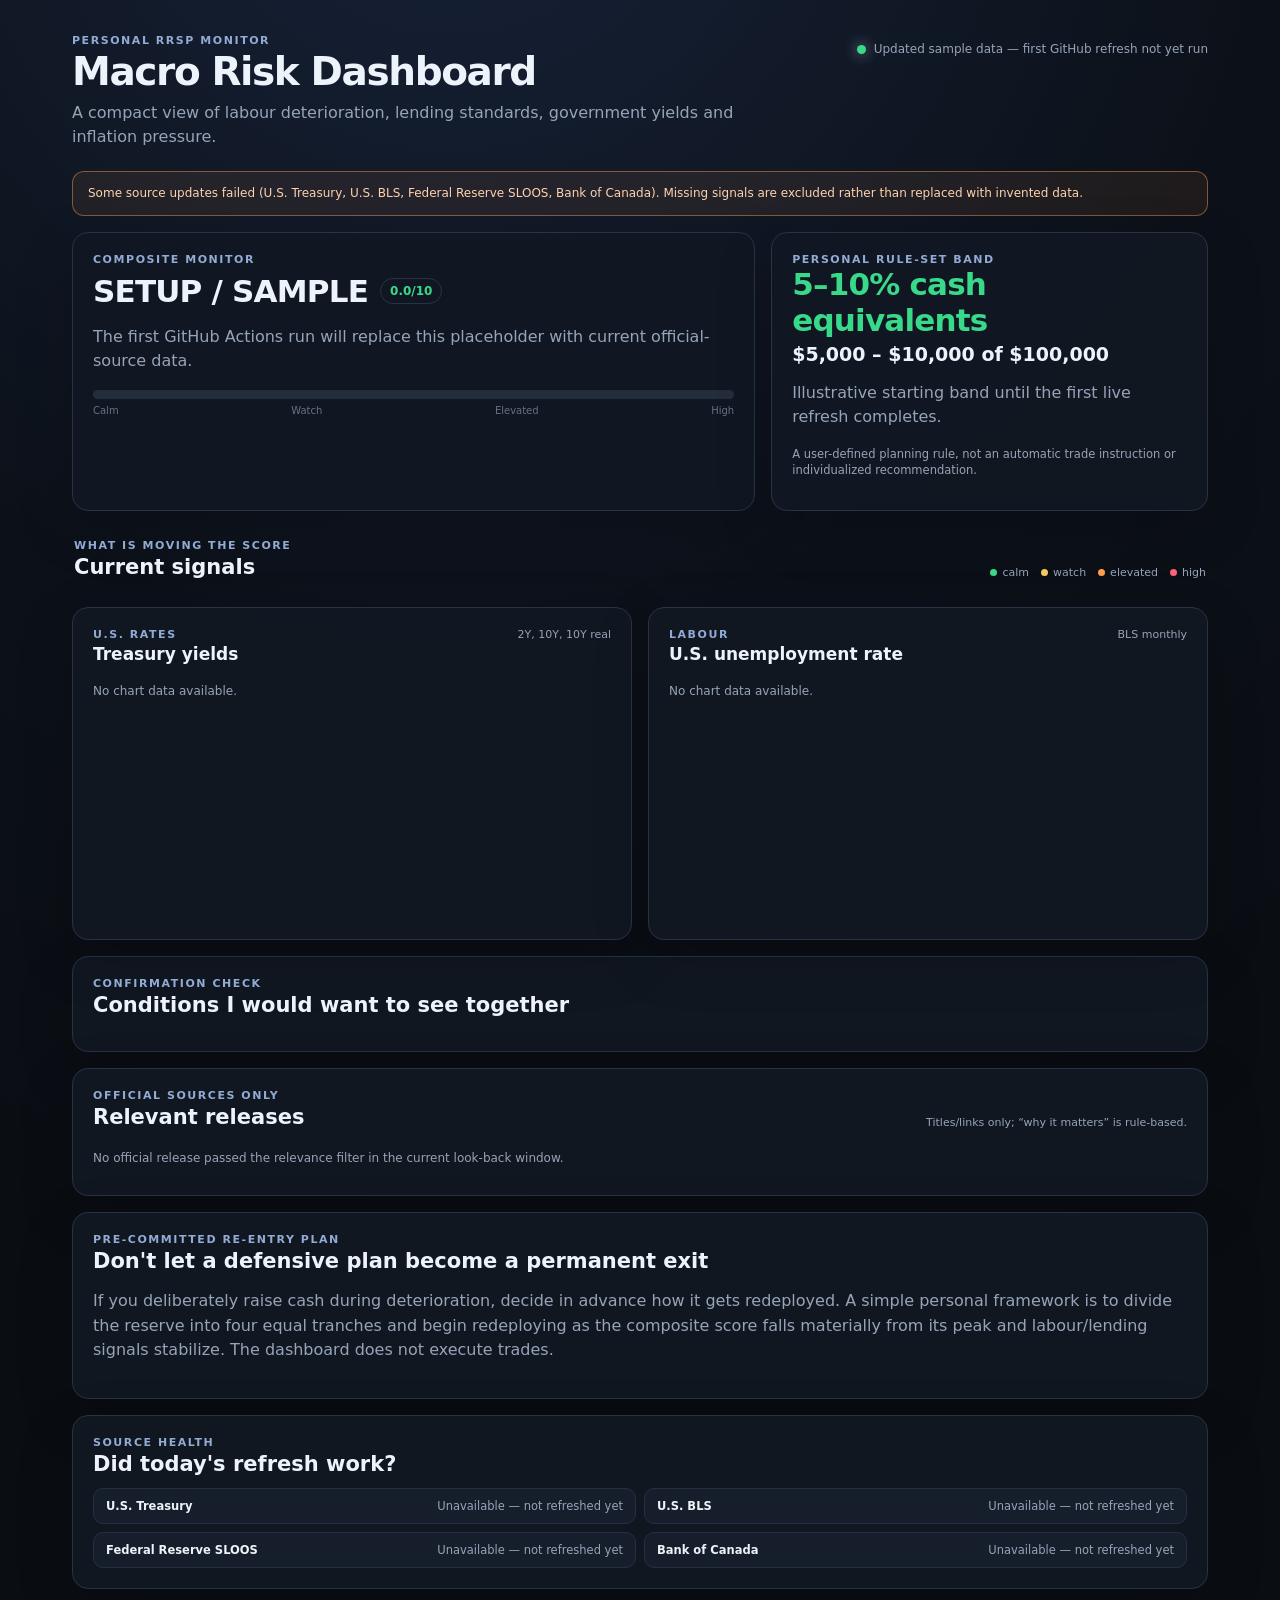
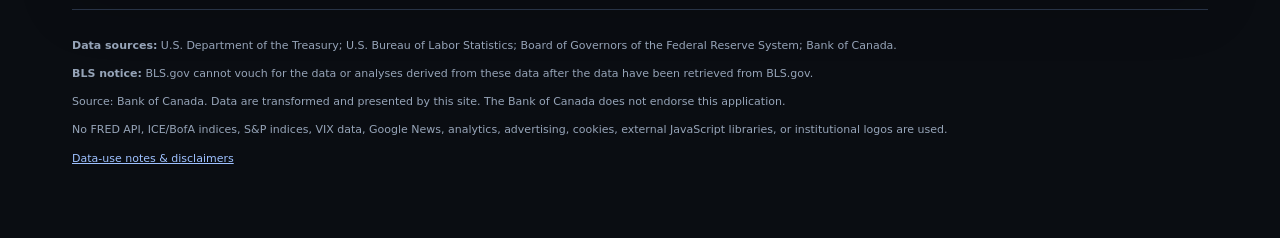
==== index.html @ b07a9cdd "Add files via upload" ====
<!doctype html>
<html lang="en">
<head>
  <meta charset="utf-8">
  <meta name="viewport" content="width=device-width,initial-scale=1">
  <meta name="robots" content="noindex,nofollow,noarchive">
  <title>Macro Risk Dashboard</title>
  <meta name="description" content="Personal macroeconomic risk-monitoring dashboard.">
  <link rel="stylesheet" href="styles.css">
</head>
<body>
<main class="wrap">
  <header class="topbar">
    <div>
      <div class="eyebrow">PERSONAL RRSP MONITOR</div>
      <h1>Macro Risk Dashboard</h1>
      <p class="sub">A compact view of labour deterioration, lending standards, government yields and inflation pressure.</p>
    </div>
    <div class="freshness"><span id="freshnessDot" class="dot neutral"></span><span id="updatedText">Loading…</span></div>
  </header>

  <div id="warningBox" class="warning hidden"></div>

  <section class="hero-grid">
    <article class="panel">
      <div class="label">COMPOSITE MONITOR</div>
      <div class="riskline"><div id="regime" class="hero-value">—</div><span id="riskBadge" class="badge">—</span></div>
      <p id="regimeExplanation" class="muted"></p>
      <div class="meter"><div id="meterFill"></div></div>
      <div class="meter-labels"><span>Calm</span><span>Watch</span><span>Elevated</span><span>High</span></div>
    </article>
    <article class="panel">
      <div class="label">PERSONAL RULE-SET BAND</div>
      <div id="cashBand" class="hero-value">—</div>
      <div id="cashDollars" class="cash-dollar">—</div>
      <p id="cashExplanation" class="muted"></p>
      <p class="fine">A user-defined planning rule, not an automatic trade instruction or individualized recommendation.</p>
    </article>
  </section>

  <section class="section-head">
    <div><div class="label">WHAT IS MOVING THE SCORE</div><h2>Current signals</h2></div>
    <div class="legend"><span><i class="green"></i>calm</span><span><i class="yellow"></i>watch</span><span><i class="orange"></i>elevated</span><span><i class="red"></i>high</span></div>
  </section>
  <section id="cards" class="cards"></section>

  <section class="chart-grid">
    <article class="panel">
      <div class="chart-head"><div><div class="label">U.S. RATES</div><h3>Treasury yields</h3></div><div class="small-note">2Y, 10Y, 10Y real</div></div>
      <div id="usRatesChart" class="chart"></div>
    </article>
    <article class="panel">
      <div class="chart-head"><div><div class="label">LABOUR</div><h3>U.S. unemployment rate</h3></div><div class="small-note">BLS monthly</div></div>
      <div id="unemploymentChart" class="chart"></div>
    </article>
  </section>

  <section class="panel decision">
    <div class="label">CONFIRMATION CHECK</div><h2>Conditions I would want to see together</h2>
    <div id="checklist" class="checklist"></div>
  </section>

  <section class="panel">
    <div class="section-head tight">
      <div><div class="label">OFFICIAL SOURCES ONLY</div><h2>Relevant releases</h2></div>
      <div class="small-note">Titles/links only; “why it matters” is rule-based.</div>
    </div>
    <div id="news"></div>
  </section>

  <section class="panel reentry">
    <div class="label">PRE-COMMITTED RE-ENTRY PLAN</div>
    <h2>Don't let a defensive plan become a permanent exit</h2>
    <p class="muted">If you deliberately raise cash during deterioration, decide in advance how it gets redeployed. A simple personal framework is to divide the reserve into four equal tranches and begin redeploying as the composite score falls materially from its peak and labour/lending signals stabilize. The dashboard does not execute trades.</p>
  </section>

  <section class="panel source-panel">
    <div class="label">SOURCE HEALTH</div><h2>Did today's refresh work?</h2>
    <div id="sourceHealth" class="source-health"></div>
  </section>

  <footer>
    <p><strong>Data sources:</strong> U.S. Department of the Treasury; U.S. Bureau of Labor Statistics; Board of Governors of the Federal Reserve System; Bank of Canada.</p>
    <p><strong>BLS notice:</strong> BLS.gov cannot vouch for the data or analyses derived from these data after the data have been retrieved from BLS.gov.</p>
    <p>Source: Bank of Canada. Data are transformed and presented by this site. The Bank of Canada does not endorse this application.</p>
    <p>No FRED API, ICE/BofA indices, S&amp;P indices, VIX data, Google News, analytics, advertising, cookies, external JavaScript libraries, or institutional logos are used.</p>
    <p><a href="legal.html">Data-use notes &amp; disclaimers</a></p>
  </footer>
</main>
<script src="app.js"></script>
</body>
</html>
---- styles.css ----
:root{--bg:#0a0d12;--panel:#121823;--panel2:#171e2b;--text:#edf3fa;--muted:#96a4b8;--line:#283346;--green:#39d98a;--yellow:#f2ca61;--orange:#ff9d4d;--red:#ff6178;--blue:#7eabff;--purple:#b795ff;--cyan:#54d5e7}
*{box-sizing:border-box}html{background:var(--bg)}body{margin:0;color:var(--text);font-family:Inter,ui-sans-serif,system-ui,-apple-system,BlinkMacSystemFont,"Segoe UI",sans-serif;background:radial-gradient(circle at 35% -10%,#172238 0,#0c1119 38%,#0a0d12 70%)}a{color:#9ec1ff}
.wrap{max-width:1180px;margin:auto;padding:34px 22px 60px}.topbar{display:flex;justify-content:space-between;align-items:flex-start;gap:24px;margin-bottom:22px}.eyebrow,.label{font-size:11px;letter-spacing:1.55px;font-weight:800;color:#91abd5}h1{font-size:39px;line-height:1.04;letter-spacing:-1.4px;margin:5px 0 8px}h2{font-size:21px;margin:3px 0 0}h3{font-size:17px;margin:3px 0 0}.sub,.muted,.small-note,.fine,footer{color:var(--muted)}.sub{max-width:720px;margin:0;line-height:1.5}.freshness{display:flex;gap:8px;align-items:center;font-size:12px;color:var(--muted);white-space:nowrap;margin-top:8px}.dot{width:9px;height:9px;border-radius:99px;background:#718096;box-shadow:0 0 14px currentColor}
.panel{background:rgba(18,24,35,.94);border:1px solid var(--line);border-radius:16px;padding:20px;box-shadow:0 18px 55px rgba(0,0,0,.17)}.hero-grid{display:grid;grid-template-columns:1.22fr .78fr;gap:16px;margin-bottom:28px}.riskline{display:flex;align-items:center;gap:12px;margin-top:7px}.hero-value{font-size:31px;font-weight:850;letter-spacing:-.8px}.badge{border:1px solid var(--line);padding:5px 9px;border-radius:99px;font-size:12px;font-weight:800}.cash-dollar{font-size:19px;font-weight:780;margin:5px 0 8px}.fine{font-size:11.5px;line-height:1.45}.muted{line-height:1.52}
.meter{height:9px;background:#242d3b;border-radius:99px;overflow:hidden;margin-top:16px}.meter div{height:100%;width:0;background:linear-gradient(90deg,var(--green),var(--yellow),var(--orange),var(--red));transition:width .4s}.meter-labels{display:flex;justify-content:space-between;font-size:10px;color:#647185;margin-top:6px}
.section-head{display:flex;justify-content:space-between;align-items:end;gap:20px;margin:0 2px 12px}.section-head.tight{margin:0 0 12px}.small-note{font-size:11px}.legend{display:flex;gap:12px;font-size:11px;color:var(--muted)}.legend span{display:flex;align-items:center;gap:5px}.legend i{width:7px;height:7px;border-radius:50%;display:inline-block}
.cards{display:grid;grid-template-columns:repeat(4,1fr);gap:12px;margin-bottom:16px}.card{background:var(--panel);border:1px solid var(--line);border-radius:14px;padding:15px;min-height:156px}.card-top{display:flex;justify-content:space-between;gap:10px}.card h3{font-size:13.5px;color:#dce7f6;line-height:1.35}.signal-dot{width:10px;height:10px;border-radius:99px;margin-top:5px;flex:0 0 auto}.value{font-size:26px;font-weight:850;margin:12px 0 5px}.change{font-size:11.5px;font-weight:750}.why{color:var(--muted);font-size:11.4px;line-height:1.45;margin-top:10px}
.green{background:var(--green)}.yellow{background:var(--yellow)}.orange{background:var(--orange)}.red{background:var(--red)}.neutral{background:#718096}.text-green{color:var(--green)}.text-yellow{color:var(--yellow)}.text-orange{color:var(--orange)}.text-red{color:var(--red)}
.chart-grid{display:grid;grid-template-columns:1fr 1fr;gap:16px;margin-bottom:16px}.chart-head{display:flex;justify-content:space-between;gap:12px;margin-bottom:10px}.chart{min-height:245px}.chart svg{width:100%;height:245px;display:block}.axis-label{font-size:10px;fill:#728197}.chart-label{font-size:10px;fill:#aebbd0}.grid-line{stroke:#273244;stroke-width:1}.plot-line{fill:none;stroke-width:2.1}
.decision{margin-bottom:16px}.checklist{display:grid;grid-template-columns:repeat(2,1fr);gap:10px;margin-top:14px}.check{display:flex;gap:11px;padding:12px;border:1px solid #253043;background:var(--panel2);border-radius:11px}.check strong{display:block;font-size:12.5px}.check p{margin:3px 0 0;font-size:11.5px;color:var(--muted);line-height:1.4}.checkmark{font-size:18px;line-height:1}
.news-item{display:grid;grid-template-columns:120px 1fr;gap:14px;padding:14px 0;border-top:1px solid var(--line)}.news-item:first-child{border-top:0}.news-meta{font-size:10.5px;color:var(--muted);line-height:1.5}.news-item a{font-weight:760;text-decoration:none;color:var(--text)}.news-item a:hover{text-decoration:underline}.impact{font-size:11.8px;color:#aeb9c9;margin-top:6px;line-height:1.48}.news-empty{color:var(--muted);font-size:12px;padding:10px 0}
.reentry{margin:16px 0}.source-panel{margin-top:16px}.source-health{display:grid;grid-template-columns:repeat(2,1fr);gap:8px;margin-top:12px}.source-row{padding:10px 12px;border-radius:10px;background:var(--panel2);border:1px solid #253043;font-size:11.5px;display:flex;justify-content:space-between;gap:12px}.source-row span:last-child{color:var(--muted)}.warning{border-radius:12px;padding:13px 15px;margin-bottom:16px;border:1px solid rgba(255,157,77,.45);background:rgba(255,157,77,.08);color:#ffd2ad;font-size:12px;line-height:1.45}.hidden{display:none}
footer{font-size:11px;line-height:1.55;border-top:1px solid var(--line);margin-top:20px;padding-top:16px}
@media(max-width:880px){.hero-grid,.chart-grid{grid-template-columns:1fr}.cards{grid-template-columns:repeat(2,1fr)}.topbar{display:block}.freshness{margin-top:14px}.checklist,.source-health{grid-template-columns:1fr}}
@media(max-width:540px){.wrap{padding:24px 14px 44px}.cards{grid-template-columns:1fr}.news-item{grid-template-columns:1fr}h1{font-size:32px}.legend{display:none}}
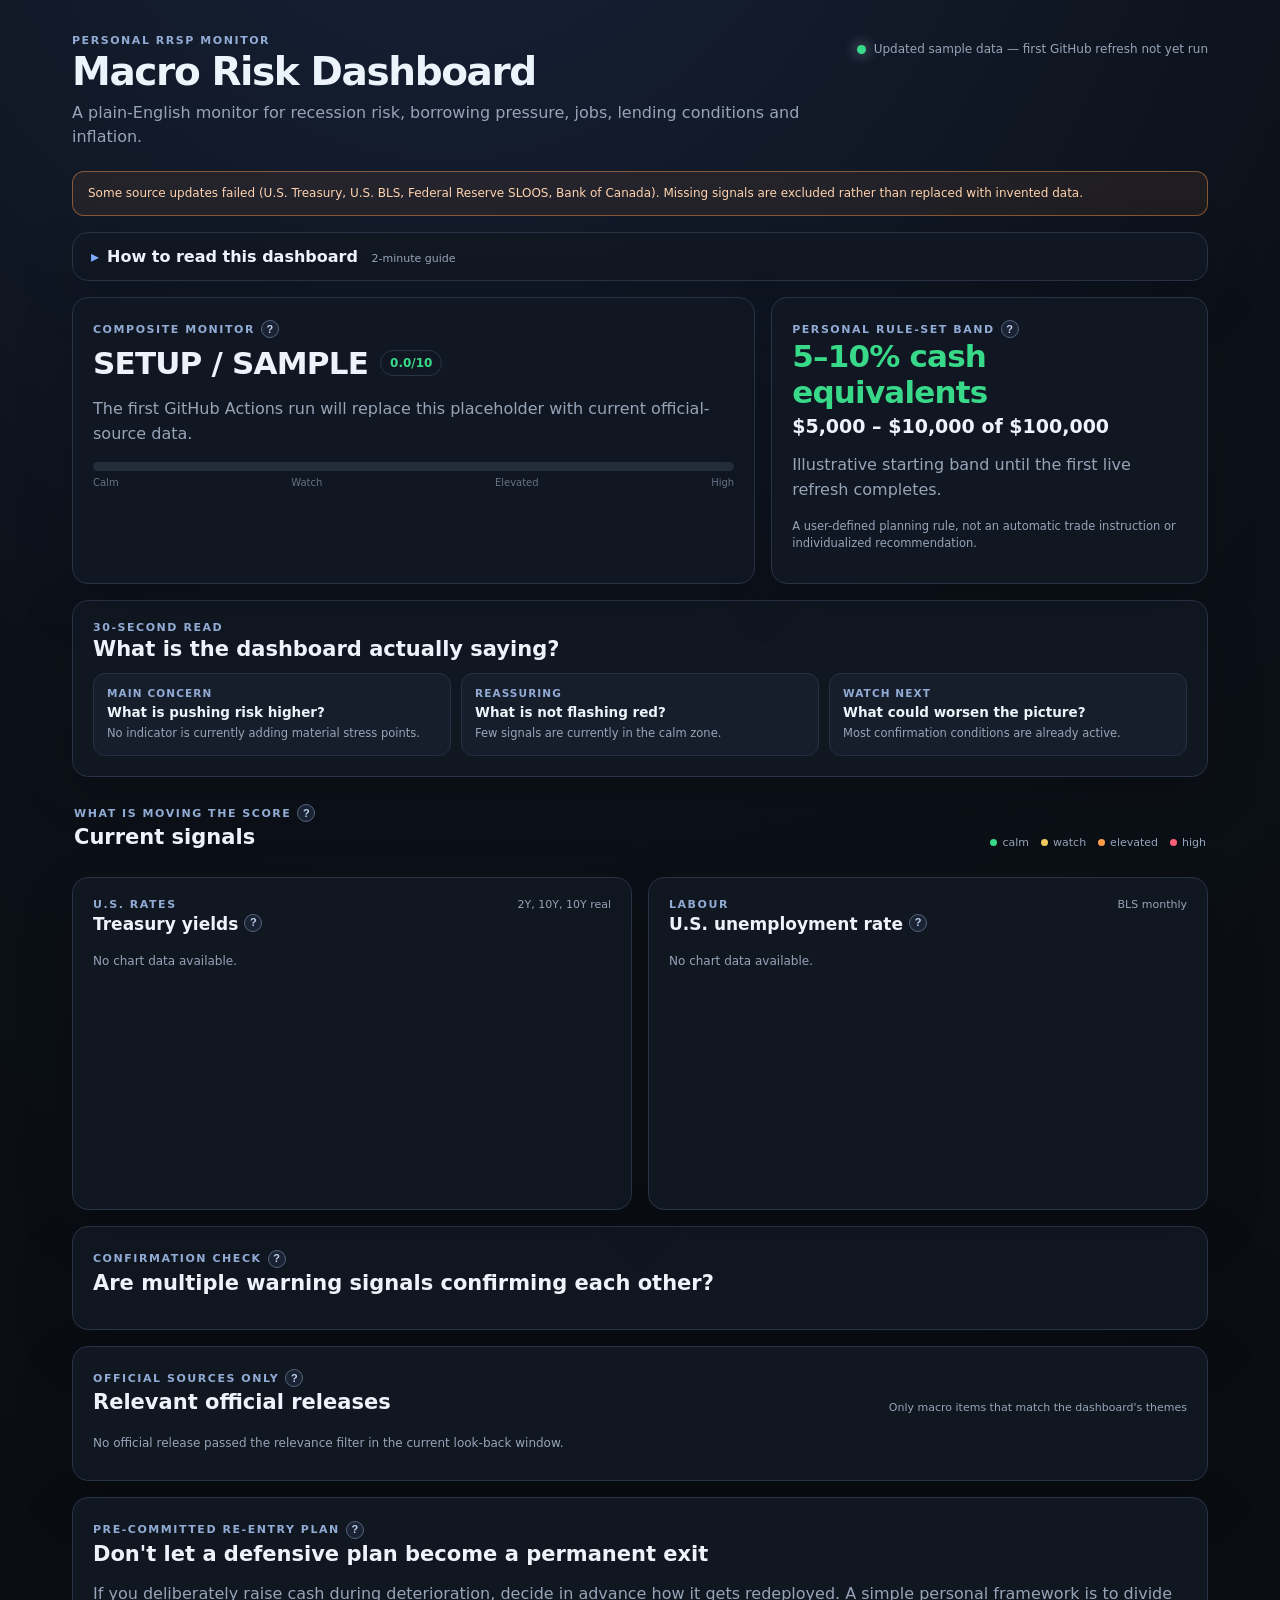
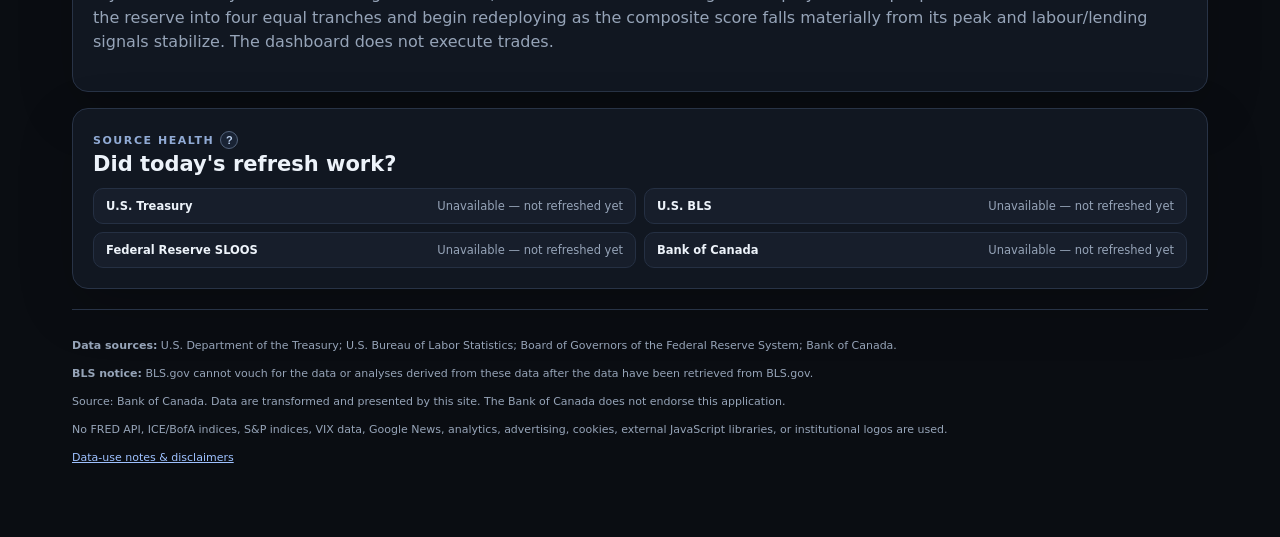
==== commit 8b48a2b2: "Add files via upload" ====
--- a/index.html
+++ b/index.html
@@ -14,23 +14,40 @@
     <div>
       <div class="eyebrow">PERSONAL RRSP MONITOR</div>
       <h1>Macro Risk Dashboard</h1>
-      <p class="sub">A compact view of labour deterioration, lending standards, government yields and inflation pressure.</p>
+      <p class="sub">A plain-English monitor for recession risk, borrowing pressure, jobs, lending conditions and inflation.</p>
     </div>
     <div class="freshness"><span id="freshnessDot" class="dot neutral"></span><span id="updatedText">Loading…</span></div>
   </header>
 
   <div id="warningBox" class="warning hidden"></div>
 
+  <details class="guide panel">
+    <summary>How to read this dashboard <span class="summary-hint">2-minute guide</span></summary>
+    <div class="guide-grid">
+      <div><strong>1. Start with the regime</strong><p>Calm, Watch, Elevated or High tells you whether several indicators are deteriorating together. It is <em>not</em> a recession probability.</p></div>
+      <div><strong>2. Look at the score drivers</strong><p>Each card now shows how many points it contributes. Canada-only cards are context and do not change the U.S.-led recession score.</p></div>
+      <div><strong>3. Look for confirmation</strong><p>One warning is not enough. Jobs + lending + rates deteriorating together is more meaningful than any single number.</p></div>
+      <div><strong>4. Use the cash band as a review prompt</strong><p>The band is your pre-set rule, not an automatic sell instruction. Re-entry planning matters just as much as getting defensive.</p></div>
+    </div>
+    <div class="glossary"><strong>Quick glossary:</strong> <span><b>pp</b> = percentage points.</span><span><b>C&I</b> = commercial and industrial business loans.</span><span><b>Real yield</b> = yield after expected inflation.</span></div>
+  </details>
+
   <section class="hero-grid">
     <article class="panel">
-      <div class="label">COMPOSITE MONITOR</div>
+      <div class="label help-wrap">COMPOSITE MONITOR
+        <button class="info-btn" type="button" aria-label="Explain composite monitor" aria-expanded="false">?</button>
+        <span class="tooltip-bubble"><strong>What this is</strong>A 0–10 score built from several indicators below. Higher means more warning signals are active at the same time.<br><br><strong>What it is not</strong>It is not a forecast that a recession has a certain probability, and it is not a trading signal by itself.</span>
+      </div>
       <div class="riskline"><div id="regime" class="hero-value">—</div><span id="riskBadge" class="badge">—</span></div>
       <p id="regimeExplanation" class="muted"></p>
       <div class="meter"><div id="meterFill"></div></div>
       <div class="meter-labels"><span>Calm</span><span>Watch</span><span>Elevated</span><span>High</span></div>
     </article>
     <article class="panel">
-      <div class="label">PERSONAL RULE-SET BAND</div>
+      <div class="label help-wrap">PERSONAL RULE-SET BAND
+        <button class="info-btn" type="button" aria-label="Explain personal rule-set band" aria-expanded="false">?</button>
+        <span class="tooltip-bubble"><strong>What this means</strong>This translates the composite score into the cash-review ranges you set for a C$100,000 RRSP.<br><br>It is deliberately a <em>review range</em>, not an automatic instruction to sell.</span>
+      </div>
       <div id="cashBand" class="hero-value">—</div>
       <div id="cashDollars" class="cash-dollar">—</div>
       <p id="cashExplanation" class="muted"></p>
@@ -38,44 +55,93 @@
     </article>
   </section>
 
-  <section class="section-head">
-    <div><div class="label">WHAT IS MOVING THE SCORE</div><h2>Current signals</h2></div>
+  <section class="panel read-panel">
+    <div class="section-head tight">
+      <div>
+        <div class="label">30-SECOND READ</div>
+        <h2>What is the dashboard actually saying?</h2>
+      </div>
+    </div>
+    <div id="plainSummary" class="summary-grid"></div>
+  </section>
+
+  <section class="section-head signals-head">
+    <div>
+      <div class="label help-wrap">WHAT IS MOVING THE SCORE
+        <button class="info-btn" type="button" aria-label="Explain current signals" aria-expanded="false">?</button>
+        <span class="tooltip-bubble"><strong>How to use these cards</strong>The colour shows the indicator's current zone. The “score impact” chip shows how much that specific signal is adding to the composite score.</span>
+      </div>
+      <h2>Current signals</h2>
+    </div>
     <div class="legend"><span><i class="green"></i>calm</span><span><i class="yellow"></i>watch</span><span><i class="orange"></i>elevated</span><span><i class="red"></i>high</span></div>
   </section>
   <section id="cards" class="cards"></section>
 
   <section class="chart-grid">
     <article class="panel">
-      <div class="chart-head"><div><div class="label">U.S. RATES</div><h3>Treasury yields</h3></div><div class="small-note">2Y, 10Y, 10Y real</div></div>
+      <div class="chart-head">
+        <div>
+          <div class="label">U.S. RATES</div>
+          <div class="heading-help help-wrap"><h3>Treasury yields</h3>
+            <button class="info-btn" type="button" aria-label="Explain Treasury yield chart" aria-expanded="false">?</button>
+            <span class="tooltip-bubble"><strong>2Y</strong>Shorter-term Treasury yield; sensitive to expected central-bank policy.<br><br><strong>10Y</strong>Long-term benchmark used throughout finance.<br><br><strong>10Y real</strong>10-year yield after expected inflation; a useful measure of true borrowing/valuation pressure.</span>
+          </div>
+        </div><div class="small-note">2Y, 10Y, 10Y real</div>
+      </div>
       <div id="usRatesChart" class="chart"></div>
     </article>
     <article class="panel">
-      <div class="chart-head"><div><div class="label">LABOUR</div><h3>U.S. unemployment rate</h3></div><div class="small-note">BLS monthly</div></div>
+      <div class="chart-head">
+        <div>
+          <div class="label">LABOUR</div>
+          <div class="heading-help help-wrap"><h3>U.S. unemployment rate</h3>
+            <button class="info-btn" type="button" aria-label="Explain unemployment chart" aria-expanded="false">?</button>
+            <span class="tooltip-bubble">The unemployment rate alone is less useful than how quickly it is rising. The dashboard therefore also calculates a “Sahm-style” deterioration measure from BLS data.</span>
+          </div>
+        </div><div class="small-note">BLS monthly</div>
+      </div>
       <div id="unemploymentChart" class="chart"></div>
     </article>
   </section>
 
   <section class="panel decision">
-    <div class="label">CONFIRMATION CHECK</div><h2>Conditions I would want to see together</h2>
+    <div class="label help-wrap">CONFIRMATION CHECK
+      <button class="info-btn" type="button" aria-label="Explain confirmation check" aria-expanded="false">?</button>
+      <span class="tooltip-bubble">These are the conditions that make an economic warning more convincing when they occur together. A filled red dot means that condition is currently active.</span>
+    </div>
+    <h2>Are multiple warning signals confirming each other?</h2>
     <div id="checklist" class="checklist"></div>
   </section>
 
   <section class="panel">
     <div class="section-head tight">
-      <div><div class="label">OFFICIAL SOURCES ONLY</div><h2>Relevant releases</h2></div>
-      <div class="small-note">Titles/links only; “why it matters” is rule-based.</div>
+      <div>
+        <div class="label help-wrap">OFFICIAL SOURCES ONLY
+          <button class="info-btn" type="button" aria-label="Explain relevant releases" aria-expanded="false">?</button>
+          <span class="tooltip-bubble">This section only links to official central-bank or government releases. It does not copy financial-news articles. The “why it matters” text is generated by simple rules in this dashboard.</span>
+        </div>
+        <h2>Relevant official releases</h2>
+      </div>
+      <div class="small-note">Only macro items that match the dashboard's themes</div>
     </div>
     <div id="news"></div>
   </section>
 
   <section class="panel reentry">
-    <div class="label">PRE-COMMITTED RE-ENTRY PLAN</div>
+    <div class="label help-wrap">PRE-COMMITTED RE-ENTRY PLAN
+      <button class="info-btn" type="button" aria-label="Explain re-entry plan" aria-expanded="false">?</button>
+      <span class="tooltip-bubble">Defensive market timing often fails because investors sell during deterioration but are too afraid to buy back during the panic. A re-entry plan is meant to prevent that.</span>
+    </div>
     <h2>Don't let a defensive plan become a permanent exit</h2>
     <p class="muted">If you deliberately raise cash during deterioration, decide in advance how it gets redeployed. A simple personal framework is to divide the reserve into four equal tranches and begin redeploying as the composite score falls materially from its peak and labour/lending signals stabilize. The dashboard does not execute trades.</p>
   </section>
 
   <section class="panel source-panel">
-    <div class="label">SOURCE HEALTH</div><h2>Did today's refresh work?</h2>
+    <div class="label help-wrap">SOURCE HEALTH
+      <button class="info-btn" type="button" aria-label="Explain source health" aria-expanded="false">?</button>
+      <span class="tooltip-bubble">If a source fails, the dashboard shows it here and leaves that source out rather than inventing or silently reusing a value.</span>
+    </div>
+    <h2>Did today's refresh work?</h2>
     <div id="sourceHealth" class="source-health"></div>
   </section>
 
--- a/styles.css
+++ b/styles.css
@@ -1,16 +1,18 @@
-
 :root{--bg:#0a0d12;--panel:#121823;--panel2:#171e2b;--text:#edf3fa;--muted:#96a4b8;--line:#283346;--green:#39d98a;--yellow:#f2ca61;--orange:#ff9d4d;--red:#ff6178;--blue:#7eabff;--purple:#b795ff;--cyan:#54d5e7}
 *{box-sizing:border-box}html{background:var(--bg)}body{margin:0;color:var(--text);font-family:Inter,ui-sans-serif,system-ui,-apple-system,BlinkMacSystemFont,"Segoe UI",sans-serif;background:radial-gradient(circle at 35% -10%,#172238 0,#0c1119 38%,#0a0d12 70%)}a{color:#9ec1ff}
-.wrap{max-width:1180px;margin:auto;padding:34px 22px 60px}.topbar{display:flex;justify-content:space-between;align-items:flex-start;gap:24px;margin-bottom:22px}.eyebrow,.label{font-size:11px;letter-spacing:1.55px;font-weight:800;color:#91abd5}h1{font-size:39px;line-height:1.04;letter-spacing:-1.4px;margin:5px 0 8px}h2{font-size:21px;margin:3px 0 0}h3{font-size:17px;margin:3px 0 0}.sub,.muted,.small-note,.fine,footer{color:var(--muted)}.sub{max-width:720px;margin:0;line-height:1.5}.freshness{display:flex;gap:8px;align-items:center;font-size:12px;color:var(--muted);white-space:nowrap;margin-top:8px}.dot{width:9px;height:9px;border-radius:99px;background:#718096;box-shadow:0 0 14px currentColor}
-.panel{background:rgba(18,24,35,.94);border:1px solid var(--line);border-radius:16px;padding:20px;box-shadow:0 18px 55px rgba(0,0,0,.17)}.hero-grid{display:grid;grid-template-columns:1.22fr .78fr;gap:16px;margin-bottom:28px}.riskline{display:flex;align-items:center;gap:12px;margin-top:7px}.hero-value{font-size:31px;font-weight:850;letter-spacing:-.8px}.badge{border:1px solid var(--line);padding:5px 9px;border-radius:99px;font-size:12px;font-weight:800}.cash-dollar{font-size:19px;font-weight:780;margin:5px 0 8px}.fine{font-size:11.5px;line-height:1.45}.muted{line-height:1.52}
+.wrap{max-width:1180px;margin:auto;padding:34px 22px 60px}.topbar{display:flex;justify-content:space-between;align-items:flex-start;gap:24px;margin-bottom:22px}.eyebrow,.label{font-size:11px;letter-spacing:1.55px;font-weight:800;color:#91abd5}h1{font-size:39px;line-height:1.04;letter-spacing:-1.4px;margin:5px 0 8px}h2{font-size:21px;margin:3px 0 0}h3{font-size:17px;margin:3px 0 0}.sub,.muted,.small-note,.fine,footer{color:var(--muted)}.sub{max-width:760px;margin:0;line-height:1.5}.freshness{display:flex;gap:8px;align-items:center;font-size:12px;color:var(--muted);white-space:nowrap;margin-top:8px}.dot{width:9px;height:9px;border-radius:99px;background:#718096;box-shadow:0 0 14px currentColor}
+.panel{background:rgba(18,24,35,.94);border:1px solid var(--line);border-radius:16px;padding:20px;box-shadow:0 18px 55px rgba(0,0,0,.17)}.hero-grid{display:grid;grid-template-columns:1.22fr .78fr;gap:16px;margin-bottom:16px}.riskline{display:flex;align-items:center;gap:12px;margin-top:7px}.hero-value{font-size:31px;font-weight:850;letter-spacing:-.8px}.badge{border:1px solid var(--line);padding:5px 9px;border-radius:99px;font-size:12px;font-weight:800}.cash-dollar{font-size:19px;font-weight:780;margin:5px 0 8px}.fine{font-size:11.5px;line-height:1.45}.muted{line-height:1.52}
 .meter{height:9px;background:#242d3b;border-radius:99px;overflow:hidden;margin-top:16px}.meter div{height:100%;width:0;background:linear-gradient(90deg,var(--green),var(--yellow),var(--orange),var(--red));transition:width .4s}.meter-labels{display:flex;justify-content:space-between;font-size:10px;color:#647185;margin-top:6px}
-.section-head{display:flex;justify-content:space-between;align-items:end;gap:20px;margin:0 2px 12px}.section-head.tight{margin:0 0 12px}.small-note{font-size:11px}.legend{display:flex;gap:12px;font-size:11px;color:var(--muted)}.legend span{display:flex;align-items:center;gap:5px}.legend i{width:7px;height:7px;border-radius:50%;display:inline-block}
-.cards{display:grid;grid-template-columns:repeat(4,1fr);gap:12px;margin-bottom:16px}.card{background:var(--panel);border:1px solid var(--line);border-radius:14px;padding:15px;min-height:156px}.card-top{display:flex;justify-content:space-between;gap:10px}.card h3{font-size:13.5px;color:#dce7f6;line-height:1.35}.signal-dot{width:10px;height:10px;border-radius:99px;margin-top:5px;flex:0 0 auto}.value{font-size:26px;font-weight:850;margin:12px 0 5px}.change{font-size:11.5px;font-weight:750}.why{color:var(--muted);font-size:11.4px;line-height:1.45;margin-top:10px}
-.green{background:var(--green)}.yellow{background:var(--yellow)}.orange{background:var(--orange)}.red{background:var(--red)}.neutral{background:#718096}.text-green{color:var(--green)}.text-yellow{color:var(--yellow)}.text-orange{color:var(--orange)}.text-red{color:var(--red)}
+.section-head{display:flex;justify-content:space-between;align-items:end;gap:20px;margin:0 2px 12px}.section-head.tight{margin:0 0 12px}.signals-head{margin-top:25px}.small-note{font-size:11px}.legend{display:flex;gap:12px;font-size:11px;color:var(--muted)}.legend span{display:flex;align-items:center;gap:5px}.legend i{width:7px;height:7px;border-radius:50%;display:inline-block}
+.guide{margin-bottom:16px;padding:0;overflow:visible}.guide summary{padding:14px 18px;cursor:pointer;font-weight:780;list-style:none}.guide summary::-webkit-details-marker{display:none}.guide summary:before{content:"▸";display:inline-block;margin-right:8px;color:var(--blue);transition:transform .15s}.guide[open] summary:before{transform:rotate(90deg)}.summary-hint{font-size:11px;color:var(--muted);font-weight:500;margin-left:8px}.guide-grid{border-top:1px solid var(--line);padding:16px 18px 10px;display:grid;grid-template-columns:repeat(2,1fr);gap:12px}.guide-grid>div{background:var(--panel2);border:1px solid #253043;border-radius:11px;padding:12px}.guide-grid strong{font-size:12.5px}.guide-grid p{font-size:11.5px;color:var(--muted);line-height:1.45;margin:5px 0 0}.glossary{padding:2px 18px 17px;color:var(--muted);font-size:11.5px;display:flex;flex-wrap:wrap;gap:13px}.glossary strong{color:var(--text)}
+.help-wrap{position:relative;display:inline-flex;align-items:center;gap:6px;overflow:visible}.heading-help{position:relative;display:flex;align-items:center;gap:6px;width:max-content;max-width:100%}.info-btn{width:18px;height:18px;border-radius:50%;border:1px solid #52627a;background:#192334;color:#bcd1ee;font-size:11px;font-weight:850;line-height:15px;cursor:help;padding:0;display:inline-grid;place-items:center;flex:0 0 auto}.info-btn:hover,.info-btn:focus{outline:none;border-color:#91b5eb;background:#21314a;color:white}.tooltip-bubble{position:absolute;z-index:50;left:0;top:calc(100% + 9px);width:min(340px,82vw);padding:12px 13px;border-radius:10px;background:#202b3d;border:1px solid #40516c;color:#dce7f6;font-size:11.5px;line-height:1.5;letter-spacing:0;font-weight:500;text-transform:none;box-shadow:0 15px 40px rgba(0,0,0,.45);opacity:0;visibility:hidden;transform:translateY(-4px);transition:.12s;pointer-events:none}.tooltip-bubble strong{display:block;color:white;font-size:11.5px;margin-bottom:2px}.help-wrap:hover>.tooltip-bubble,.help-wrap:focus-within>.tooltip-bubble,.help-wrap.tip-open>.tooltip-bubble{opacity:1;visibility:visible;transform:translateY(0)}
+.read-panel{margin-bottom:16px}.summary-grid{display:grid;grid-template-columns:repeat(3,1fr);gap:10px}.summary-box{background:var(--panel2);border:1px solid #253043;border-radius:12px;padding:13px}.summary-kicker{font-size:10.5px;letter-spacing:1.1px;font-weight:800;color:#91abd5}.summary-box strong{display:block;font-size:13.5px;margin:5px 0}.summary-box p{font-size:11.5px;color:var(--muted);line-height:1.45;margin:0}
+.cards{display:grid;grid-template-columns:repeat(4,1fr);gap:12px;margin-bottom:16px}.card{background:var(--panel);border:1px solid var(--line);border-radius:14px;padding:15px;min-height:205px;overflow:visible}.card-top{display:flex;justify-content:space-between;gap:10px}.card h3{font-size:13.5px;color:#dce7f6;line-height:1.35;margin:0}.metric-heading{position:relative;display:inline-flex;align-items:center;gap:5px}.signal-dot{width:10px;height:10px;border-radius:99px;margin-top:5px;flex:0 0 auto}.value{font-size:26px;font-weight:850;margin:12px 0 5px}.change{font-size:11.5px;font-weight:750}.why{color:var(--muted);font-size:11.4px;line-height:1.45;margin-top:10px}.card-meta{display:flex;justify-content:space-between;gap:8px;align-items:center;margin-top:12px;padding-top:10px;border-top:1px solid #243044}.status-pill,.points-pill{font-size:10px;font-weight:800;border-radius:99px;padding:4px 7px;border:1px solid #334056;white-space:nowrap}.points-pill{color:#b9c6d8}.threshold{font-size:10.5px;color:#74839a;margin-top:8px;line-height:1.35}
+.green{background:var(--green)}.yellow{background:var(--yellow)}.orange{background:var(--orange)}.red{background:var(--red)}.neutral{background:#718096}.text-green{color:var(--green)}.text-yellow{color:var(--yellow)}.text-orange{color:var(--orange)}.text-red{color:var(--red)}.status-pill.text-green,.status-pill.text-yellow,.status-pill.text-orange,.status-pill.text-red{background:transparent}
 .chart-grid{display:grid;grid-template-columns:1fr 1fr;gap:16px;margin-bottom:16px}.chart-head{display:flex;justify-content:space-between;gap:12px;margin-bottom:10px}.chart{min-height:245px}.chart svg{width:100%;height:245px;display:block}.axis-label{font-size:10px;fill:#728197}.chart-label{font-size:10px;fill:#aebbd0}.grid-line{stroke:#273244;stroke-width:1}.plot-line{fill:none;stroke-width:2.1}
 .decision{margin-bottom:16px}.checklist{display:grid;grid-template-columns:repeat(2,1fr);gap:10px;margin-top:14px}.check{display:flex;gap:11px;padding:12px;border:1px solid #253043;background:var(--panel2);border-radius:11px}.check strong{display:block;font-size:12.5px}.check p{margin:3px 0 0;font-size:11.5px;color:var(--muted);line-height:1.4}.checkmark{font-size:18px;line-height:1}
 .news-item{display:grid;grid-template-columns:120px 1fr;gap:14px;padding:14px 0;border-top:1px solid var(--line)}.news-item:first-child{border-top:0}.news-meta{font-size:10.5px;color:var(--muted);line-height:1.5}.news-item a{font-weight:760;text-decoration:none;color:var(--text)}.news-item a:hover{text-decoration:underline}.impact{font-size:11.8px;color:#aeb9c9;margin-top:6px;line-height:1.48}.news-empty{color:var(--muted);font-size:12px;padding:10px 0}
 .reentry{margin:16px 0}.source-panel{margin-top:16px}.source-health{display:grid;grid-template-columns:repeat(2,1fr);gap:8px;margin-top:12px}.source-row{padding:10px 12px;border-radius:10px;background:var(--panel2);border:1px solid #253043;font-size:11.5px;display:flex;justify-content:space-between;gap:12px}.source-row span:last-child{color:var(--muted)}.warning{border-radius:12px;padding:13px 15px;margin-bottom:16px;border:1px solid rgba(255,157,77,.45);background:rgba(255,157,77,.08);color:#ffd2ad;font-size:12px;line-height:1.45}.hidden{display:none}
 footer{font-size:11px;line-height:1.55;border-top:1px solid var(--line);margin-top:20px;padding-top:16px}
-@media(max-width:880px){.hero-grid,.chart-grid{grid-template-columns:1fr}.cards{grid-template-columns:repeat(2,1fr)}.topbar{display:block}.freshness{margin-top:14px}.checklist,.source-health{grid-template-columns:1fr}}
-@media(max-width:540px){.wrap{padding:24px 14px 44px}.cards{grid-template-columns:1fr}.news-item{grid-template-columns:1fr}h1{font-size:32px}.legend{display:none}}
+@media(max-width:880px){.hero-grid,.chart-grid{grid-template-columns:1fr}.cards{grid-template-columns:repeat(2,1fr)}.topbar{display:block}.freshness{margin-top:14px}.checklist,.source-health,.summary-grid,.guide-grid{grid-template-columns:1fr}.tooltip-bubble{left:auto;right:0}.help-wrap:first-child .tooltip-bubble{left:0;right:auto}}
+@media(max-width:540px){.wrap{padding:24px 14px 44px}.cards{grid-template-columns:1fr}.news-item{grid-template-columns:1fr}h1{font-size:32px}.legend{display:none}.card{min-height:0}.tooltip-bubble{position:fixed;left:14px!important;right:14px!important;top:auto;bottom:18px;width:auto;max-height:52vh;overflow:auto}}
